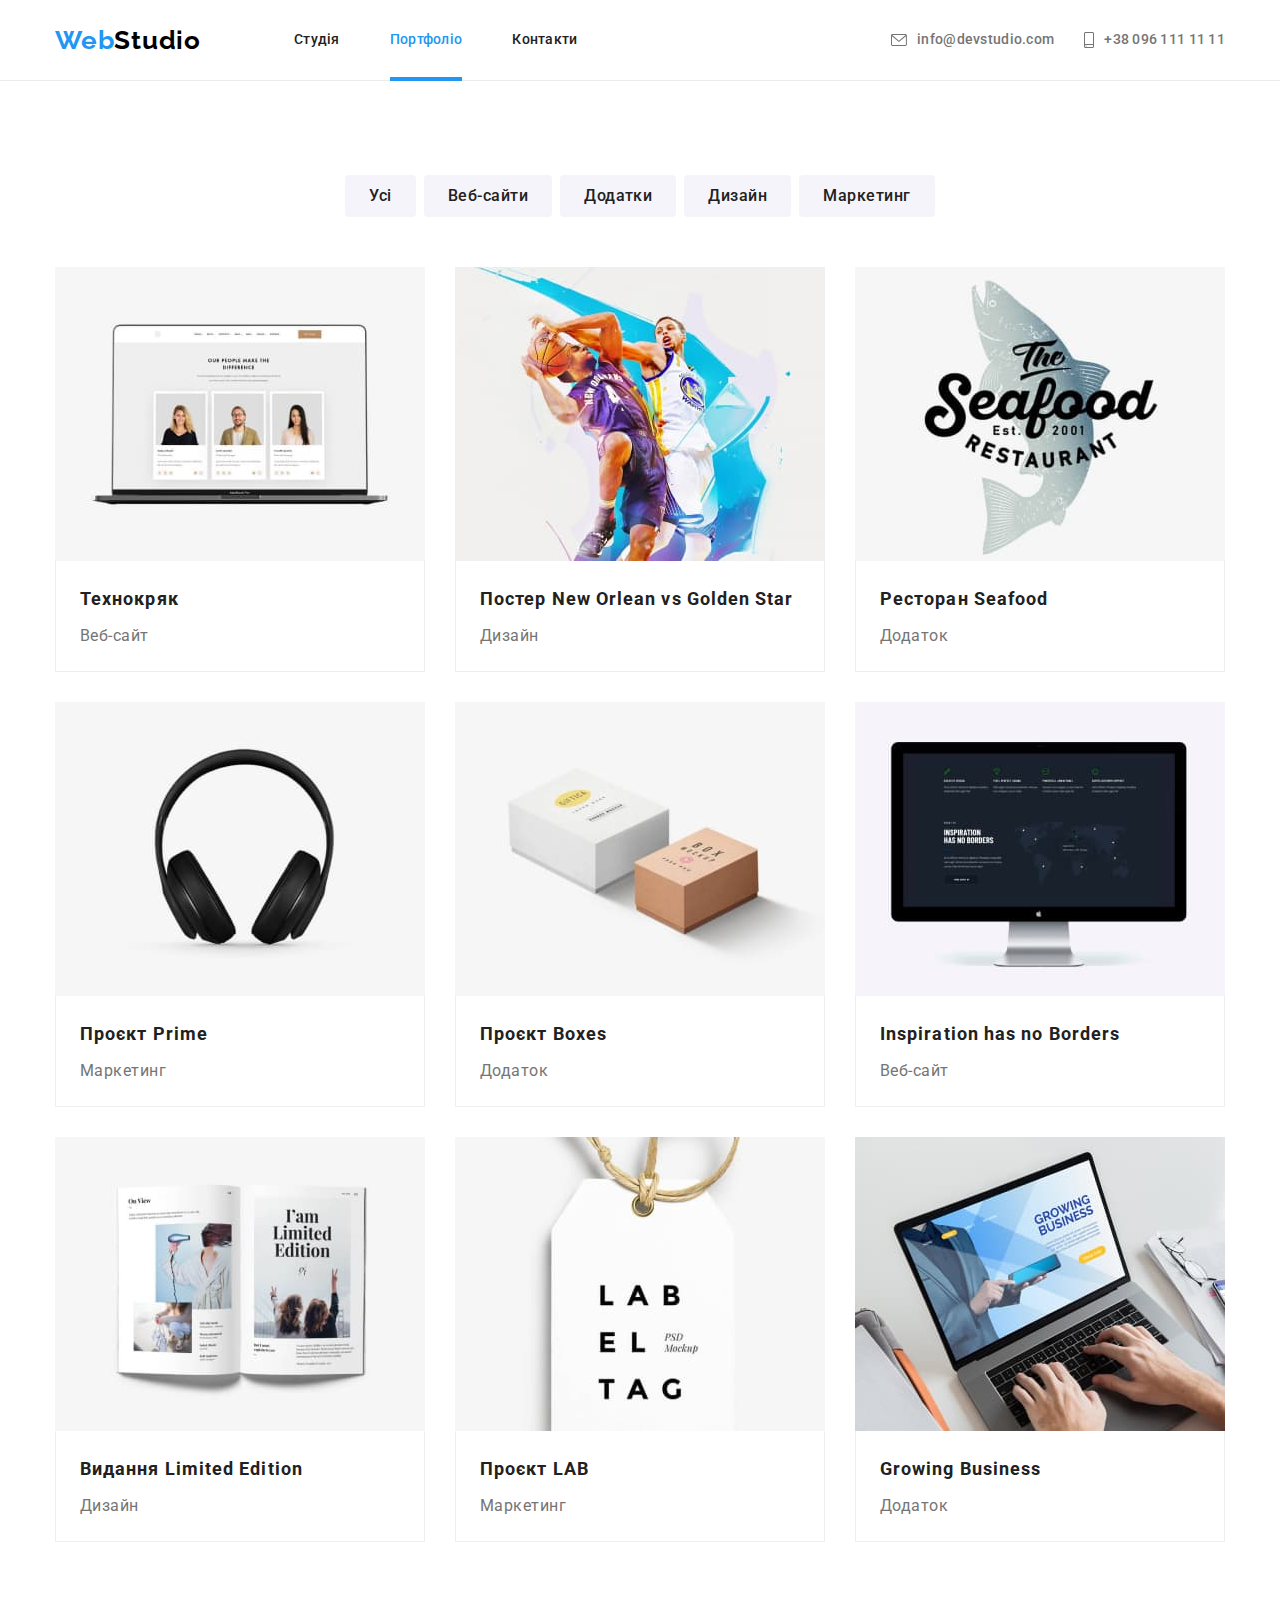
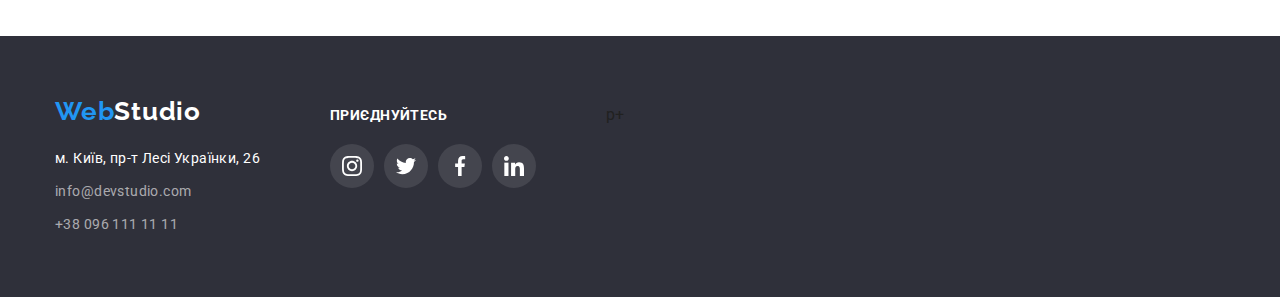
==== portfolio.html @ f9d56d33 "Initial commit" ====
<!DOCTYPE html>
<html lang="uk">
  <head>
    <meta charset="UTF-8" />
    <meta http-equiv="X-UA-Compatible" content="IE=edge" />
    <meta name="viewport" content="width=device-width, initial-scale=1.0" />
    <title>Портфоліо</title>
    <!--    ///   подключение шрифтов   ///    -->
    <link rel="preconnect" href="https://fonts.googleapis.com" />
    <link rel="preconnect" href="https://fonts.gstatic.com" crossorigin />
    <link
      href="https://fonts.googleapis.com/css2?family=Raleway:wght@700&family=Roboto:wght@400;500;700;900&display=swap"
      rel="stylesheet"
    />
    <!-- modern-normalize -->
    <link
      rel="stylesheet"
      href="https://cdn.jsdelivr.net/npm/modern-normalize@1.1.0/modern-normalize.min.css"
    />
    <!-- ///   подключение файла стилей   /// -->
    <link rel="stylesheet" href="./css/styles.css" />
  </head>
  <body>
    <header class="header">
      <div class="container header-container">
        <nav class="navigation">
          <a class="logo header-logo link" href="./index.html"
            ><span class="logo-span">Web</span>Studio</a
          >
          <ul class="menu list">
            <li class="menu-item">
              <a class="menu-link link link-hover link-header" href="./index.html">Студія</a>
            </li>
            <li class="menu-item">
              <a class="menu-link link link-hover link-header current" href="./portfolio.html"
                >Портфоліо</a
              >
            </li>
            <li class="menu-item">
              <a class="menu-link link link-hover link-header" href="">Контакти</a>
            </li>
          </ul>
        </nav>

        <ul class="header-contact-list list">
          <li class="header-contact-item">
            <a
              class="mailto-link link link-hover link-header header-contact-link"
              href="mailto:info@devstudio.com
"
              ><svg
                lang="uk"
                aria-label="Іконка-конверт"
                class="header-contact-list-icon"
                width="16"
                height="12"
              >
                <use href="./images/sprite.svg#icon-envelope"></use>
              </svg>
              info@devstudio.com
            </a>
          </li>
          <li>
            <a
              class="phone-number-link link link-hover link-header header-contact-link"
              href="tel:+380961111111"
              ><svg
                lang="uk"
                aria-label="Іконка телефон"
                class="header-contact-list-icon"
                width="10"
                height="16"
              >
                <use href="./images/sprite.svg#icon-smartphone"></use>
              </svg>
              +38 096 111 11 11</a
            >
          </li>
        </ul>
      </div>
    </header>

    <main>
      <section class="portfolio section">
        <div class="container">
          <h1 class="visually-hidden">Портфоліо</h1>
          <ul class="portfolio-list-btn list">
            <li class="portfolio-item-btn">
              <button class="button portfolio-button button-activ" type="button">Усі</button>
            </li>
            <li class="portfolio-item-btn">
              <button class="button portfolio-button" type="button">Веб-сайти</button>
            </li>
            <li class="portfolio-item-btn">
              <button class="button portfolio-button" type="button">Додатки</button>
            </li>
            <li class="portfolio-item-btn">
              <button class="button portfolio-button" type="button">Дизайн</button>
            </li>
            <li class="portfolio-item-btn">
              <button class="button portfolio-button" type="button">Маркетинг</button>
            </li>
          </ul>

          <ul class="portfolio-list-clients list">
            <li class="portfolio-item-clients">
              <a class="portfolio-item-clients-link link" href="">
                <div class="overlay-wrapper">
                  <img
                    class="portfolio-item-clients-img"
                    src="./images/portfolio_tehnokriyk.jpg"
                    alt="Відкритий ноутбук з сайтом на екрані"
                    width="370"
                    height="294"
                  />
                  <p class="overlay">
                    Ресурс пропонує комплексні пропозиції з різним рівнем функціоналу та сервісів.
                    Все це дозволить відвідувачу отримати вичерпні відомості про компанію чи
                    приватну особу.
                  </p>
                </div>

                <div class="portfolio-item-clients-wrapper">
                  <h2 class="portfolio-item-clients-title">Технокряк</h2>
                  <p class="portfolio-item-clients-text">Веб-сайт</p>
                </div>
              </a>
            </li>

            <li class="portfolio-item-clients">
              <a class="portfolio-item-clients-link link" href="">
                <div class="overlay-wrapper">
                  <img
                    class="portfolio-item-clients-img"
                    src="./images/portfolio_poster.jpg"
                    alt="Елемент дизайнерської роботи з баскетболістами"
                    width="370"
                    height="294"
                  />
                  <p class="overlay">
                    Ресурс пропонує комплексні пропозиції з різним рівнем функціоналу та сервісів.
                    Все це дозволить відвідувачу отримати вичерпні відомості про компанію чи
                    приватну особу.
                  </p>
                </div>

                <div class="portfolio-item-clients-wrapper">
                  <h2 class="portfolio-item-clients-title">Постер New Orlean vs Golden Star</h2>
                  <p class="portfolio-item-clients-text">Дизайн</p>
                </div>
              </a>
            </li>

            <li class="portfolio-item-clients">
              <a class="portfolio-item-clients-link link" href="">
                <div class="overlay-wrapper">
                  <img
                    class="portfolio-item-clients-img"
                    src="./images/portfolio_seafood.jpg"
                    alt="Логотип ресторану"
                    width="370"
                    height="294"
                  />
                  <p class="overlay">
                    Ресурс пропонує комплексні пропозиції з різним рівнем функціоналу та сервісів.
                    Все це дозволить відвідувачу отримати вичерпні відомості про компанію чи
                    приватну особу.
                  </p>
                </div>

                <div class="portfolio-item-clients-wrapper">
                  <h2 class="portfolio-item-clients-title">Ресторан Seafood</h2>
                  <p class="portfolio-item-clients-text">Додаток</p>
                </div>
              </a>
            </li>

            <li class="portfolio-item-clients">
              <a class="portfolio-item-clients-link link" href="">
                <div class="overlay-wrapper">
                  <img
                    class="portfolio-item-clients-img"
                    src="./images/portfolio_prime.jpg"
                    alt="Чорні навушники на білому фоні"
                    width="370"
                    height="294"
                  />
                  <p class="overlay">
                    Ресурс пропонує комплексні пропозиції з різним рівнем функціоналу та сервісів.
                    Все це дозволить відвідувачу отримати вичерпні відомості про компанію чи
                    приватну особу.
                  </p>
                </div>

                <div class="portfolio-item-clients-wrapper">
                  <h2 class="portfolio-item-clients-title">Проєкт Prime</h2>
                  <p class="portfolio-item-clients-text">Маркетинг</p>
                </div>
              </a>
            </li>

            <li class="portfolio-item-clients">
              <a class="portfolio-item-clients-link link" href="">
                <div class="overlay-wrapper">
                  <img
                    class="portfolio-item-clients-img"
                    src="./images/portfolio_boxes.jpg"
                    alt="Велика біла та маленька коробочка кирпичного кольору на білому фоні"
                    width="370"
                    height="294"
                  />
                  <p class="overlay">
                    Ресурс пропонує комплексні пропозиції з різним рівнем функціоналу та сервісів.
                    Все це дозволить відвідувачу отримати вичерпні відомості про компанію чи
                    приватну особу.
                  </p>
                </div>

                <div class="portfolio-item-clients-wrapper">
                  <h2 class="portfolio-item-clients-title">Проєкт Boxes</h2>
                  <p class="portfolio-item-clients-text">Додаток</p>
                </div>
              </a>
            </li>

            <li class="portfolio-item-clients">
              <a class="portfolio-item-clients-link link" href="">
                <div class="overlay-wrapper">
                  <img
                    class="portfolio-item-clients-img"
                    src="./images/portfolio_borders.jpg"
                    alt="Темний монітор на білому фоні"
                    width="370"
                    height="294"
                  />
                  <p class="overlay">
                    Ресурс пропонує комплексні пропозиції з різним рівнем функціоналу та сервісів.
                    Все це дозволить відвідувачу отримати вичерпні відомості про компанію чи
                    приватну особу.
                  </p>
                </div>

                <div class="portfolio-item-clients-wrapper">
                  <h2 class="portfolio-item-clients-title">Inspiration has no Borders</h2>
                  <p class="portfolio-item-clients-text">Веб-сайт</p>
                </div>
              </a>
            </li>

            <li class="portfolio-item-clients">
              <a class="portfolio-item-clients-link link" href="">
                <div class="overlay-wrapper">
                  <img
                    class="portfolio-item-clients-img"
                    src="./images/portfolio_limited_edition.jpg"
                    alt="Відкрита книга"
                    width="370"
                    height="294"
                  />
                  <p class="overlay">
                    Ресурс пропонує комплексні пропозиції з різним рівнем функціоналу та сервісів.
                    Все це дозволить відвідувачу отримати вичерпні відомості про компанію чи
                    приватну особу.
                  </p>
                </div>

                <div class="portfolio-item-clients-wrapper">
                  <h2 class="portfolio-item-clients-title">Видання Limited Edition</h2>
                  <p class="portfolio-item-clients-text">Дизайн</p>
                </div>
              </a>
            </li>

            <li class="portfolio-item-clients">
              <a class="portfolio-item-clients-link link" href="">
                <div class="overlay-wrapper">
                  <img
                    class="portfolio-item-clients-img"
                    src="./images/portfolio_lab.jpg"
                    alt="Фірмовий знак проекту"
                    width="370"
                    height="294"
                  />
                  <p class="overlay">
                    Ресурс пропонує комплексні пропозиції з різним рівнем функціоналу та сервісів.
                    Все це дозволить відвідувачу отримати вичерпні відомості про компанію чи
                    приватну особу.
                  </p>
                </div>

                <div class="portfolio-item-clients-wrapper">
                  <h2 class="portfolio-item-clients-title">Проєкт LAB</h2>
                  <p class="portfolio-item-clients-text">Маркетинг</p>
                </div>
              </a>
            </li>

            <li class="portfolio-item-clients">
              <a class="portfolio-item-clients-link link" href="">
                <div class="overlay-wrapper">
                  <img
                    class="portfolio-item-clients-img"
                    src="./images/portfolio_growing_business.jpg"
                    alt="Ноутбук на столі"
                    width="370"
                    height="294"
                  />
                  <p class="overlay">
                    Ресурс пропонує комплексні пропозиції з різним рівнем функціоналу та сервісів.
                    Все це дозволить відвідувачу отримати вичерпні відомості про компанію чи
                    приватну особу.
                  </p>
                </div>

                <div class="portfolio-item-clients-wrapper">
                  <h2 class="portfolio-item-clients-title">Growing Business</h2>
                  <p class="portfolio-item-clients-text">Додаток</p>
                </div>
              </a>
            </li>
          </ul>
        </div>
      </section>
    </main>

    <footer class="footer">
      <div class="container footer-container">
        <div class="footer-address-wrapper">
          <a class="logo footer-logo link" href="./index.html"
            ><span class="logo-span">Web</span>Studio</a
          >

          <address class="address">
            <ul class="address-list list">
              <li class="address-item">
                <a
                  class="address-link link-hover link"
                  href="https://goo.gl/maps/Ke3SqtuffiF32a4DA"
                  target="_blank"
                  rel="noopener noreferrer nofollow"
                  >м. Київ, пр-т Лесі Українки, 26</a
                >
              </li>
              <li class="address-item">
                <a
                  class="mailto link link-hover footer-contact-link"
                  href="mailto:info@devstudio.com"
                  >info@devstudio.com
                </a>
              </li>
              <li class="address-item">
                <a class="phone-number link link-hover footer-contact-link" href="tel:+380961111111"
                  >+38 096 111 11 11</a
                >
              </li>
            </ul>
          </address>
        </div>

        <div class="footer-social-link-wrapper">
          <p class="footer-social-link-text text transform">Приєднуйтесь</p>
          <ul class="footer-social-link-list social-list list">
            <li class="footer-social-link-item">
              <a
                class="footer-social-link"
                href="https://www.instagram.com/
"
                ><svg
                  lang="uk"
                  aria-label="Іконка instagram"
                  class="footer-social-link-icon"
                  width="20"
                  height="20"
                >
                  <use href="./images/sprite.svg#icon-instagram"></use></svg
              ></a>
            </li>

            <li class="footer-social-link-item">
              <a
                class="footer-social-link"
                href="https://twitter.com/
"
                ><svg
                  lang="uk"
                  aria-label="Іконка twetter"
                  class="footer-social-link-icon"
                  width="20"
                  height="20"
                >
                  <use href="./images/sprite.svg#icon-twitter"></use></svg
              ></a>
            </li>

            <li class="footer-social-link-item">
              <a class="footer-social-link" href="https://www.facebook.com/"
                ><svg
                  lang="uk"
                  aria-label="Іконка facebook"
                  class="footer-social-link-icon"
                  width="20"
                  height="20"
                >
                  <use href="./images/sprite.svg#icon-facebook"></use></svg
              ></a>
            </li>

            <li class="footer-social-link-item">
              <a
                class="footer-social-link"
                href="https://www.linkedin.com/
"
                ><svg
                  lang="uk"
                  aria-label="Іконка linkedin"
                  class="footer-social-link-icon"
                  width="20"
                  height="20"
                >
                  <use href="./images/sprite.svg#icon-linkedin"></use></svg
              ></a>
            </li>
          </ul>
        </div>

        <div class="footer-subscription-form">p+</div>
      </div>
    </footer>
  </body>
</html>
---- css/styles.css ----
:root {
  /* палитра цветов */
  --primary-color: #212121;
  --secondary-color: #757575;
  --secondary-color-w: #ffffff;
  --logo-color: #000000;
  --additional-color: rgba(255, 255, 255, 0.6);
  --accent-color: #2196f3;
  --secondary-accent-color: #188ce8;
  /*  рамка */
  --primary-border-color: #eeeeee;
  --secondary-border-color: #ececec;

  /* фон */
  --primary-background-color: #ffffff;
  --secondary-background-color-lige: rgba(47, 48, 58, 0.4);
  --secondary-background-color-dark: #2f303a;
  --accent-background-color: #afb1b8;
  --hero-background-color:#C4C4C4;
  --btn-background-color: #f5f4fa;
  --work-wrapper-bg-color:rgba(47, 48, 58, 0.8);
  --social-icon-background-color:rgba(255, 255, 255, 0.1);
  --overlay-bg-color:rgba(33, 150, 243, 0.9);
  --backdrop-bg-color: rgba(0, 0, 0, 0.2);
  /* текст */
  --primary-font-family: 'Roboto', sans-serif;
  --secondary-font-family: 'Raleway', sans-serif;
  /* переходы */
  --transition-dur-and-func: 1250ms cubic-bezier(0.4, 0, 0.2, 1);

}

body {
  font-family: var(--primary-font-family);
  color: var(--primary-color);
  background-color: var(--primary-background-color);
}

/* ///   сброс стилей   /// */
h1,
h2,
h3,
p {
  margin-top: 0;
  margin-bottom: 0;
  padding-left: 0;
}

ol,
ul {
  margin-top: 0;
  margin-bottom: 0;
  padding-left: 0;
}

.link {
  text-decoration: none;
}

.list {
  list-style: none;
}

img {
  display: block;
}
address {
  font-style: normal;
}

/* //////////////////////////////////////////// */
/*    ///   скрываем заголовок   ///    */
.visually-hidden {
  position: absolute;
  white-space: nowrap;
  width: 1px;
  height: 1px;
  overflow: hidden;
  border: 0;
  padding: 0;
  clip: rect(0 0 0 0);
  clip-path: inset(50%);
  margin: -1px;
}

/* //////////////////////////////////////////// */
/* общие классы */
.section {
  padding-top: 94px;
  padding-bottom: 94px;
}
.container {
  width: 1200px;
  padding-left: 15px;
  padding-right: 15px;
  margin-left: auto;
  margin-right: auto;
}
.link-header {
  display: inline-block;
  padding-top: 32px;
  padding-bottom: 32px;
  font-weight: 500;
  font-size: 14px;
  line-height: 1.14;
  letter-spacing: 0.02em;
}
.link-hover{
  transition: color var(--transition-dur-and-func);
}
.link-hover:hover,
.linc-hover:focus{
  color: var(--accent-color);
}
.title {
  font-size: 36px;
  line-height: 1.17;
  text-align: center;
  letter-spacing: 0.03em;
  margin-bottom: 50px;
}
.text{
  font-weight: 700;
    font-size: 14px;
    line-height: 1.14;
    letter-spacing: 0.03em;
    color: var(--secondary-color-w);
}
.transform {
  text-transform: uppercase;
}
.social-list {
  display: flex;
  justify-content: center;
  align-items: center;
  column-gap: 10px;
}
/* //////////////////////////////////////////// */
/* logo */
.logo {
  font-family: 'Raleway', sans-serif;
  font-weight: 700;
  font-size: 26px;
  line-height: 1.19;
  letter-spacing: 0.03em;
  color: var(--logo-color);
}
.logo-span {
  color: var(--accent-color);
}
.footer-logo {
  color: var(--secondary-color-w);
}
/*====================   HEADER   ==================== */
.header {
  border-bottom: 1px solid var(--secondary-border-color);
}
.header-container {
  display: flex;
  justify-content: space-between;
}
/* nav */
.navigation {
  display: flex;
  justify-content: center;
  align-items: center;
}
.menu {
  display: flex;
  column-gap: 50px;  
}
.menu-link{
  position: relative;

}
.header-logo {
  margin-right: 93px;
}
.menu-link {
  color: var(--primary-color);
}
/* header-contact */
.header-contact-list {
  display: flex;
  justify-content: center;
  align-items: center;
  column-gap: 30px;
}
.header-contact-link {
  display: flex;
  justify-content: center;
  align-items: center;
  color: var(--secondary-color);
}
.header-contact-list-icon {
  margin-right: 10px;
  fill: currentColor;
}
/* ////////// */
.current {
  color: var(--accent-color);
}
.current::after {
  position: absolute;
  content: "";
  display: block;
  width: 100%;
  height: 4px;
  bottom: -1px;
  background-color: var(--accent-color);
}
/* //////////////////////////////////////////// */
/*    ///   hero   ///    */
.hero {
  padding-top: 200px;
  padding-bottom: 200px;
  text-align: center;
  background-color: var(--hero-background-color);
  background-image: linear-gradient(rgba(47, 48, 58, 0.4),
        rgba(47, 48, 58, 0.4)),
      url("../images/background/hero-bg.jpg");
    background-repeat: no-repeat;
    background-position: center;
    background-size: cover;
    max-width: 1600px;
    margin-left: auto;
    margin-right: auto;
}

.hero-title {
  font-weight: 900;
  font-size: 44px;
  line-height: 1.36;
  text-align: center;
  letter-spacing: 0.06em;
  width: 696px;
  margin: 0 auto;
  color: var(--secondary-color-w);
}

/* button */
.button {
  font-family: inherit;
  cursor: pointer;
  font-size: 16px;
  border-color: transparent;
}

.button-primary {
  font-weight: 700;
  line-height: 1.88;
  letter-spacing: 0.06em;
  color: var(--secondary-color-w);
  padding: 10px 32px;
  margin-top: 30px;
  background: var(--accent-color);
  box-shadow: 0px 4px 4px rgba(0, 0, 0, 0.15);
  border-radius: 4px;
  transition: background var(--transition-dur-and-func);
}

.portfolio-button {
  font-weight: 500;
  line-height: 1.62;
  letter-spacing: 0.03em;
  padding: 6px 22px;
  border-radius: 4px;
  color: var(--primary-color);
  background-color: var(--btn-background-color);
  transition: color var(--transition-dur-and-func),
              background var(--transition-dur-and-func),
              box-shadow var(--transition-dur-and-func);

}

/* =========== */
.button-activ:active {
  color: var(--accent-color);
}

.button-primary:hover,
.button-primary:focus {
  background: var(--secondary-accent-color);
}

.portfolio-button:hover,
.portfolio-button:focus {
  color: var(--secondary-color-w);
  background: var(--accent-color);
  box-shadow: 0px 3px 1px rgba(0, 0, 0, 0.1), 0px 1px 2px rgba(0, 0, 0, 0.08),
    0px 2px 2px rgba(0, 0, 0, 0.12);
}

/* ///////////////////////////////////////////// */

/*    ///   advantage   ///    */
.advantage-list {
  display: flex;
  justify-content: space-between;
  column-gap: 30px;
}

.advantage-item { 
  flex-basis: calc((100% - 90px) / 4);
}
.advantage-item-wrapper{
  display: flex;
  justify-content: center;
  align-items: center;
  padding: 25px 100px;
  background: #F5F4FA;
  border-radius: 4px;
  margin-bottom: 30px;
}
.advantage-title {
  font-size: 14px;
  line-height: 1.14;
  letter-spacing: 0.03em;
  margin-bottom: 10px;
}

.advantage-text {
  font-size: 14px;
  line-height: 1.71;
  letter-spacing: 0.03em;
  color: var(--secondary-color);
}

/* ///////////////////////////////////////////// */
/*    ///   work   /// */
/* ///////////////////////////////////////////// */

.work {
  padding-top: 0;
}

.work-list {
  display: flex;
  justify-content: space-between;
  column-gap: 30px;
}

.work-item {
  position: relative;
  flex-basis: calc((100% - 60px) / 3);
}
.work-item-wrapper{
  position: absolute;
  bottom:0;
  text-align: center;
  width: 100%;
  /* height: 70px; */  
  padding-top: 27px;
  padding-bottom: 27px;
  background-color: var(--work-wrapper-bg-color);

}
/* ///////////////////////////////////////////// */

/*    ///   team   ///    */
.team {
  background-color: var(--btn-background-color);
}
.team-list {
  display: flex;
  justify-content: space-between;
  column-gap: 30px;
}
.team-item {
  background-color: var(--primary-background-color);  
  box-shadow: 0px 1px 3px rgba(0, 0, 0, 0.12), 0px 1px 1px rgba(0, 0, 0, 0.14),
    0px 2px 1px rgba(0, 0, 0, 0.2);
  border-radius: 0px 0px 4px 4px;
  flex-basis: calc((100% - 90px) / 4);
}
.team-item-wrapper {
  padding-top: 30px;
  padding-bottom: 30px;
}
.team-item-title {
  font-weight: 500;
  font-size: 16px;
  line-height: 1.19;
  text-align: center;
  letter-spacing: 0.03em;
  margin-bottom: 10px;
}
.team-item-text {
  font-size: 16px;
  line-height: 1.19;
  text-align: center;
  letter-spacing: 0.03em;
  margin-bottom: 16px;
  color: var(--secondary-color);
}
 .team-social-list-item{
  display: flex;
  justify-content: center;
  align-items: center;  
}
.team-social-link{
  display: flex;
  justify-content: center;
  align-items: center;
  width: 44px;
  height: 44px;
  background-color: var(--primary-background-color);
  border-radius: 50%;
  color: var(--accent-background-color);
  transition: color var(--transition-dur-and-func),
              background-color var(--transition-dur-and-func);
}           
 .team-social-icon{
  fill: currentColor;
}
.team-social-link:hover,
.team-social-link:focus {
  background-color: var(--accent-color);
  color: var(--secondary-color-w);
}
/* ///////////////////////////////////////////// */
/*    ///   clients   ///    */
.clients-list{
  display: flex;
  column-gap: 30px;
  }

.clients-link{
  display: flex;
    align-items: center;
    justify-content: center;
    width: 170px;
    height: 92px;
    border: 1px solid var(--accent-background-color) ;
    border-radius: 4px;
    color:var(--accent-background-color);
    transition: color var(--transition-dur-and-func),
                border-color var(--transition-dur-and-func);
}
.clients-icon{
  fill: currentColor;
}
.clients-link:hover,
.clients-link:focus{
  color: var(--accent-color);
  border-color: var(--accent-color);
}
/* ///////////////////////////////////////////// */
/*    ///   footer   ///    */
.footer {
  background-color: var(--secondary-background-color-dark);
  padding-top: 60px;
  padding-bottom: 60px;
}
.footer-container{
  display: flex;  
  align-items: baseline;
  gap: 70px;
}
.address {
  margin-top: 20px;
}
.address-item:not(:last-child) {
  margin-bottom: 9px;
}
.address-link {
  font-size: 14px;
  line-height: 1.71;
  letter-spacing: 0.03em;
  color: var(--secondary-color-w);
}
.footer-contact-link {
  font-size: 14px;
  line-height: 1.71;
  letter-spacing: 0.03em;
  color: var(--additional-color);
}
/* =============== */
/* .footer-social-link-wrapper{
} */
.footer-social-link-text{ 
  margin-bottom: 20px;
}
.footer-social-link{
  display: flex;
  justify-content: center;
  align-items: center;
  width: 44px;
  height: 44px;  
  border-radius: 50%;
  background-color: var(--social-icon-background-color);
  color: var(--secondary-color-w);
  transition: background-color var(--transition-dur-and-func);
}
.footer-social-link-icon{
  fill: currentColor;  
}
.footer-social-link:hover,
.footer-social-link:focus{
  background-color: var(--accent-color);
}

/* .current {  
  color: var(--accent-color);
}
.current::after{
  position: absolute;
  content: "";
  display: block;
  width: 100%;
  height: 4px;
  bottom: 0; 
  background-color: var(--accent-color);
} */
/* ///////////////////////////////////////////// */
/*    ///   portfolio   ///    */

.portfolio-list-btn {
  display: flex;
  justify-content: center;
  align-items: center;
  column-gap: 8px;
  margin-bottom: 50px;
}

.portfolio-list-clients {    
  display: flex;
  flex-wrap: wrap;
  column-gap: 30px;
  row-gap: 30px;
}

.portfolio-item-clients {
  flex-basis: calc((100% - 60px) / 3);
}
.portfolio-item-clients-link{
  display: inline-block;
  transition: box-shadow var(--transition-dur-and-func);
}
.portfolio-item-clients-link:hover,
.portfolio-item-clients-link:focus {
  box-shadow: 0px 1px 1px rgba(0, 0, 0, 0.12),
              0px 4px 4px rgba(0, 0, 0, 0.06),
              1px 4px 6px rgba(0, 0, 0, 0.16);
}
.portfolio-item-clients-wrapper {
  border: 1px solid var(--primary-border-color);
  border-top: none;
  /* border-right: 1px solid var(--primary-border-color);
  border-bottom: 1px solid var(--primary-border-color);
  border-left: 1px solid var(--primary-border-color); */
  padding: 20px 24px;
}
.portfolio-item-clients-title {
  font-size: 18px;
  line-height: 2;
  letter-spacing: 0.06em;
  color: var(--primary-color);
  margin-bottom: 4px;
}
.portfolio-item-clients-text {
  line-height: 1.88;
  letter-spacing: 0.03em;
  color: var(--secondary-color);
}
.overlay-wrapper{
  position: relative;
  overflow: hidden;  
}
.overlay{
  position: absolute;
  top: 0;
  left: 0;
  width: 100%;
  height: 100%;
  overflow: auto;  
  background-color: var(--overlay-bg-color);
  color: var(--secondary-color-w);
  font-size: 18px;
  line-height: 1.56;
  letter-spacing: 0.03em;
  overflow: auto;
  padding: 63px 24px;
  transform: translateY(100%);
  transition: transform var(--transition-dur-and-func);  
  } 
.portfolio-item-clients-link:hover .overlay,
.portfolio-item-clients-link:focus .overlay {
      transform: translateY(0%);
}

  


/* ///////////////////////////////////////////// */
/*    ///   modal-window   ///    */
.backdrop{
  position: fixed;
  top: 0;
  left: 0;
  z-index: 100;
  width: 100%;
  height: 100%;
  background-color: var(--backdrop-bg-color);
  transition: opacity var(--transition-dur-and-func),
              visibility var(--transition-dur-and-func);
}
.backdrop.is-hidden {
  opacity: 0;
  visibility: hidden;
  pointer-events: none;
}
.modal{
  position: absolute;
  top: 50%;
  left: 50%;
  transform: translate(-50%, -50%);
  width: 528px;
  height: 581px;
  background-color: var(--primary-background-color);
  box-shadow: 0px 1px 3px rgba(0, 0, 0, 0.12), 0px 1px 1px rgba(0, 0, 0, 0.14), 0px 2px 1px rgba(0, 0, 0, 0.2);
  border-radius: 4px;
} 
.modal-close-btn{
  position: absolute;
  top: 8px;
  right: 8px;
  display: flex;
  justify-content: center;
  align-items: center;
  width: 30px;
  height: 30px; 
  padding: 0; 
  background-color: var(--primary-background-color);
  border: 1px solid rgba(0, 0, 0, 0.1);
  border-radius: 50%;
}
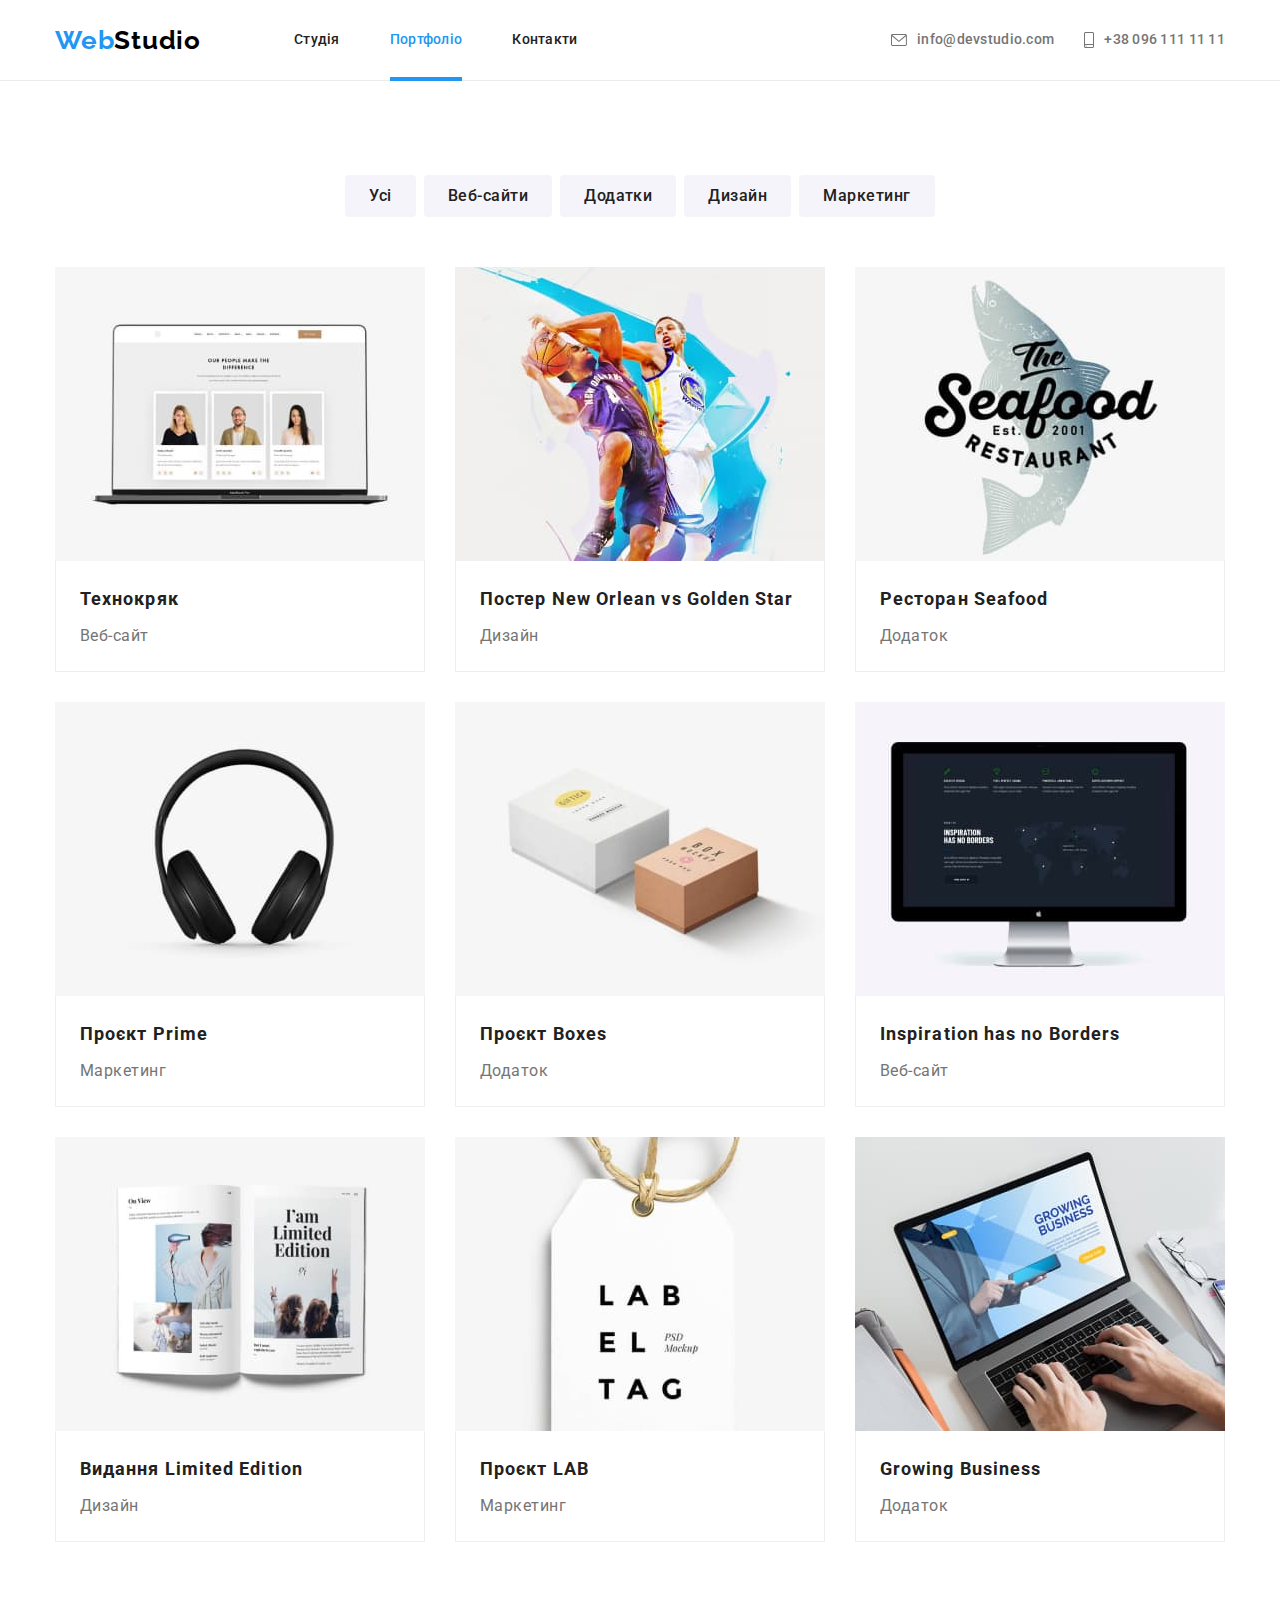
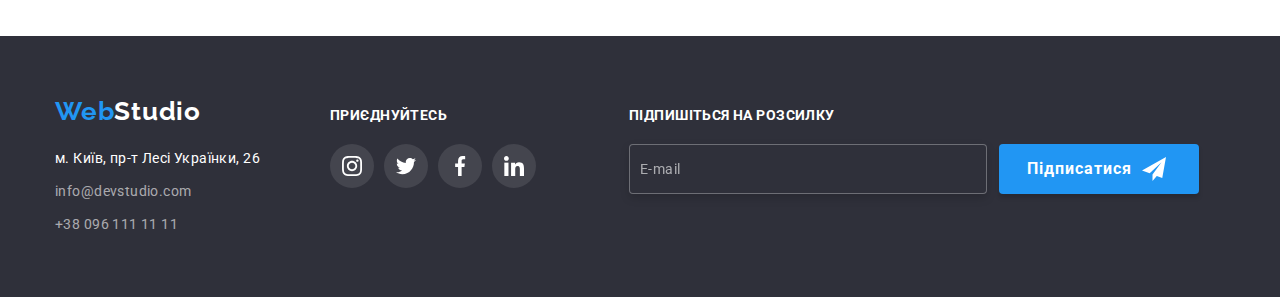
==== commit 9f019d86: "Добавляет исправленный футер" ====
--- a/portfolio.html
+++ b/portfolio.html
@@ -3,11 +3,18 @@
   <head>
     <meta charset="UTF-8" />
     <meta http-equiv="X-UA-Compatible" content="IE=edge" />
-    <meta name="viewport" content="width=device-width, initial-scale=1.0" />
+    <meta
+      name="viewport"
+      content="width=device-width, initial-scale=1.0"
+    />
     <title>Портфоліо</title>
     <!--    ///   подключение шрифтов   ///    -->
     <link rel="preconnect" href="https://fonts.googleapis.com" />
-    <link rel="preconnect" href="https://fonts.gstatic.com" crossorigin />
+    <link
+      rel="preconnect"
+      href="https://fonts.gstatic.com"
+      crossorigin
+    />
     <link
       href="https://fonts.googleapis.com/css2?family=Raleway:wght@700&family=Roboto:wght@400;500;700;900&display=swap"
       rel="stylesheet"
@@ -29,15 +36,23 @@
           >
           <ul class="menu list">
             <li class="menu-item">
-              <a class="menu-link link link-hover link-header" href="./index.html">Студія</a>
+              <a
+                class="menu-link link link-hover link-header"
+                href="./index.html"
+                >Студія</a
+              >
             </li>
             <li class="menu-item">
-              <a class="menu-link link link-hover link-header current" href="./portfolio.html"
+              <a
+                class="menu-link link link-hover link-header current"
+                href="./portfolio.html"
                 >Портфоліо</a
               >
             </li>
             <li class="menu-item">
-              <a class="menu-link link link-hover link-header" href="">Контакти</a>
+              <a class="menu-link link link-hover link-header" href=""
+                >Контакти</a
+              >
             </li>
           </ul>
         </nav>
@@ -86,19 +101,32 @@
           <h1 class="visually-hidden">Портфоліо</h1>
           <ul class="portfolio-list-btn list">
             <li class="portfolio-item-btn">
-              <button class="button portfolio-button button-activ" type="button">Усі</button>
+              <button
+                class="button portfolio-button button-activ"
+                type="button"
+              >
+                Усі
+              </button>
             </li>
             <li class="portfolio-item-btn">
-              <button class="button portfolio-button" type="button">Веб-сайти</button>
+              <button class="button portfolio-button" type="button">
+                Веб-сайти
+              </button>
             </li>
             <li class="portfolio-item-btn">
-              <button class="button portfolio-button" type="button">Додатки</button>
+              <button class="button portfolio-button" type="button">
+                Додатки
+              </button>
             </li>
             <li class="portfolio-item-btn">
-              <button class="button portfolio-button" type="button">Дизайн</button>
+              <button class="button portfolio-button" type="button">
+                Дизайн
+              </button>
             </li>
             <li class="portfolio-item-btn">
-              <button class="button portfolio-button" type="button">Маркетинг</button>
+              <button class="button portfolio-button" type="button">
+                Маркетинг
+              </button>
             </li>
           </ul>
 
@@ -114,14 +142,17 @@
                     height="294"
                   />
                   <p class="overlay">
-                    Ресурс пропонує комплексні пропозиції з різним рівнем функціоналу та сервісів.
-                    Все це дозволить відвідувачу отримати вичерпні відомості про компанію чи
-                    приватну особу.
-                  </p>
-                </div>
-
-                <div class="portfolio-item-clients-wrapper">
-                  <h2 class="portfolio-item-clients-title">Технокряк</h2>
+                    Ресурс пропонує комплексні пропозиції з різним
+                    рівнем функціоналу та сервісів. Все це дозволить
+                    відвідувачу отримати вичерпні відомості про
+                    компанію чи приватну особу.
+                  </p>
+                </div>
+
+                <div class="portfolio-item-clients-wrapper">
+                  <h2 class="portfolio-item-clients-title">
+                    Технокряк
+                  </h2>
                   <p class="portfolio-item-clients-text">Веб-сайт</p>
                 </div>
               </a>
@@ -138,14 +169,17 @@
                     height="294"
                   />
                   <p class="overlay">
-                    Ресурс пропонує комплексні пропозиції з різним рівнем функціоналу та сервісів.
-                    Все це дозволить відвідувачу отримати вичерпні відомості про компанію чи
-                    приватну особу.
-                  </p>
-                </div>
-
-                <div class="portfolio-item-clients-wrapper">
-                  <h2 class="portfolio-item-clients-title">Постер New Orlean vs Golden Star</h2>
+                    Ресурс пропонує комплексні пропозиції з різним
+                    рівнем функціоналу та сервісів. Все це дозволить
+                    відвідувачу отримати вичерпні відомості про
+                    компанію чи приватну особу.
+                  </p>
+                </div>
+
+                <div class="portfolio-item-clients-wrapper">
+                  <h2 class="portfolio-item-clients-title">
+                    Постер New Orlean vs Golden Star
+                  </h2>
                   <p class="portfolio-item-clients-text">Дизайн</p>
                 </div>
               </a>
@@ -162,14 +196,17 @@
                     height="294"
                   />
                   <p class="overlay">
-                    Ресурс пропонує комплексні пропозиції з різним рівнем функціоналу та сервісів.
-                    Все це дозволить відвідувачу отримати вичерпні відомості про компанію чи
-                    приватну особу.
-                  </p>
-                </div>
-
-                <div class="portfolio-item-clients-wrapper">
-                  <h2 class="portfolio-item-clients-title">Ресторан Seafood</h2>
+                    Ресурс пропонує комплексні пропозиції з різним
+                    рівнем функціоналу та сервісів. Все це дозволить
+                    відвідувачу отримати вичерпні відомості про
+                    компанію чи приватну особу.
+                  </p>
+                </div>
+
+                <div class="portfolio-item-clients-wrapper">
+                  <h2 class="portfolio-item-clients-title">
+                    Ресторан Seafood
+                  </h2>
                   <p class="portfolio-item-clients-text">Додаток</p>
                 </div>
               </a>
@@ -186,14 +223,17 @@
                     height="294"
                   />
                   <p class="overlay">
-                    Ресурс пропонує комплексні пропозиції з різним рівнем функціоналу та сервісів.
-                    Все це дозволить відвідувачу отримати вичерпні відомості про компанію чи
-                    приватну особу.
-                  </p>
-                </div>
-
-                <div class="portfolio-item-clients-wrapper">
-                  <h2 class="portfolio-item-clients-title">Проєкт Prime</h2>
+                    Ресурс пропонує комплексні пропозиції з різним
+                    рівнем функціоналу та сервісів. Все це дозволить
+                    відвідувачу отримати вичерпні відомості про
+                    компанію чи приватну особу.
+                  </p>
+                </div>
+
+                <div class="portfolio-item-clients-wrapper">
+                  <h2 class="portfolio-item-clients-title">
+                    Проєкт Prime
+                  </h2>
                   <p class="portfolio-item-clients-text">Маркетинг</p>
                 </div>
               </a>
@@ -210,14 +250,17 @@
                     height="294"
                   />
                   <p class="overlay">
-                    Ресурс пропонує комплексні пропозиції з різним рівнем функціоналу та сервісів.
-                    Все це дозволить відвідувачу отримати вичерпні відомості про компанію чи
-                    приватну особу.
-                  </p>
-                </div>
-
-                <div class="portfolio-item-clients-wrapper">
-                  <h2 class="portfolio-item-clients-title">Проєкт Boxes</h2>
+                    Ресурс пропонує комплексні пропозиції з різним
+                    рівнем функціоналу та сервісів. Все це дозволить
+                    відвідувачу отримати вичерпні відомості про
+                    компанію чи приватну особу.
+                  </p>
+                </div>
+
+                <div class="portfolio-item-clients-wrapper">
+                  <h2 class="portfolio-item-clients-title">
+                    Проєкт Boxes
+                  </h2>
                   <p class="portfolio-item-clients-text">Додаток</p>
                 </div>
               </a>
@@ -234,14 +277,17 @@
                     height="294"
                   />
                   <p class="overlay">
-                    Ресурс пропонує комплексні пропозиції з різним рівнем функціоналу та сервісів.
-                    Все це дозволить відвідувачу отримати вичерпні відомості про компанію чи
-                    приватну особу.
-                  </p>
-                </div>
-
-                <div class="portfolio-item-clients-wrapper">
-                  <h2 class="portfolio-item-clients-title">Inspiration has no Borders</h2>
+                    Ресурс пропонує комплексні пропозиції з різним
+                    рівнем функціоналу та сервісів. Все це дозволить
+                    відвідувачу отримати вичерпні відомості про
+                    компанію чи приватну особу.
+                  </p>
+                </div>
+
+                <div class="portfolio-item-clients-wrapper">
+                  <h2 class="portfolio-item-clients-title">
+                    Inspiration has no Borders
+                  </h2>
                   <p class="portfolio-item-clients-text">Веб-сайт</p>
                 </div>
               </a>
@@ -258,14 +304,17 @@
                     height="294"
                   />
                   <p class="overlay">
-                    Ресурс пропонує комплексні пропозиції з різним рівнем функціоналу та сервісів.
-                    Все це дозволить відвідувачу отримати вичерпні відомості про компанію чи
-                    приватну особу.
-                  </p>
-                </div>
-
-                <div class="portfolio-item-clients-wrapper">
-                  <h2 class="portfolio-item-clients-title">Видання Limited Edition</h2>
+                    Ресурс пропонує комплексні пропозиції з різним
+                    рівнем функціоналу та сервісів. Все це дозволить
+                    відвідувачу отримати вичерпні відомості про
+                    компанію чи приватну особу.
+                  </p>
+                </div>
+
+                <div class="portfolio-item-clients-wrapper">
+                  <h2 class="portfolio-item-clients-title">
+                    Видання Limited Edition
+                  </h2>
                   <p class="portfolio-item-clients-text">Дизайн</p>
                 </div>
               </a>
@@ -282,14 +331,17 @@
                     height="294"
                   />
                   <p class="overlay">
-                    Ресурс пропонує комплексні пропозиції з різним рівнем функціоналу та сервісів.
-                    Все це дозволить відвідувачу отримати вичерпні відомості про компанію чи
-                    приватну особу.
-                  </p>
-                </div>
-
-                <div class="portfolio-item-clients-wrapper">
-                  <h2 class="portfolio-item-clients-title">Проєкт LAB</h2>
+                    Ресурс пропонує комплексні пропозиції з різним
+                    рівнем функціоналу та сервісів. Все це дозволить
+                    відвідувачу отримати вичерпні відомості про
+                    компанію чи приватну особу.
+                  </p>
+                </div>
+
+                <div class="portfolio-item-clients-wrapper">
+                  <h2 class="portfolio-item-clients-title">
+                    Проєкт LAB
+                  </h2>
                   <p class="portfolio-item-clients-text">Маркетинг</p>
                 </div>
               </a>
@@ -306,14 +358,17 @@
                     height="294"
                   />
                   <p class="overlay">
-                    Ресурс пропонує комплексні пропозиції з різним рівнем функціоналу та сервісів.
-                    Все це дозволить відвідувачу отримати вичерпні відомості про компанію чи
-                    приватну особу.
-                  </p>
-                </div>
-
-                <div class="portfolio-item-clients-wrapper">
-                  <h2 class="portfolio-item-clients-title">Growing Business</h2>
+                    Ресурс пропонує комплексні пропозиції з різним
+                    рівнем функціоналу та сервісів. Все це дозволить
+                    відвідувачу отримати вичерпні відомості про
+                    компанію чи приватну особу.
+                  </p>
+                </div>
+
+                <div class="portfolio-item-clients-wrapper">
+                  <h2 class="portfolio-item-clients-title">
+                    Growing Business
+                  </h2>
                   <p class="portfolio-item-clients-text">Додаток</p>
                 </div>
               </a>
@@ -349,7 +404,9 @@
                 </a>
               </li>
               <li class="address-item">
-                <a class="phone-number link link-hover footer-contact-link" href="tel:+380961111111"
+                <a
+                  class="phone-number link link-hover footer-contact-link"
+                  href="tel:+380961111111"
                   >+38 096 111 11 11</a
                 >
               </li>
@@ -358,7 +415,9 @@
         </div>
 
         <div class="footer-social-link-wrapper">
-          <p class="footer-social-link-text text transform">Приєднуйтесь</p>
+          <p class="footer-social-link-text text transform">
+            Приєднуйтесь
+          </p>
           <ul class="footer-social-link-list social-list list">
             <li class="footer-social-link-item">
               <a
@@ -372,7 +431,9 @@
                   width="20"
                   height="20"
                 >
-                  <use href="./images/sprite.svg#icon-instagram"></use></svg
+                  <use
+                    href="./images/sprite.svg#icon-instagram"
+                  ></use></svg
               ></a>
             </li>
 
@@ -388,12 +449,16 @@
                   width="20"
                   height="20"
                 >
-                  <use href="./images/sprite.svg#icon-twitter"></use></svg
+                  <use
+                    href="./images/sprite.svg#icon-twitter"
+                  ></use></svg
               ></a>
             </li>
 
             <li class="footer-social-link-item">
-              <a class="footer-social-link" href="https://www.facebook.com/"
+              <a
+                class="footer-social-link"
+                href="https://www.facebook.com/"
                 ><svg
                   lang="uk"
                   aria-label="Іконка facebook"
@@ -401,7 +466,9 @@
                   width="20"
                   height="20"
                 >
-                  <use href="./images/sprite.svg#icon-facebook"></use></svg
+                  <use
+                    href="./images/sprite.svg#icon-facebook"
+                  ></use></svg
               ></a>
             </li>
 
@@ -417,13 +484,43 @@
                   width="20"
                   height="20"
                 >
-                  <use href="./images/sprite.svg#icon-linkedin"></use></svg
+                  <use
+                    href="./images/sprite.svg#icon-linkedin"
+                  ></use></svg
               ></a>
             </li>
           </ul>
         </div>
 
-        <div class="footer-subscription-form">p+</div>
+        <div class="footer-subscription-container">
+          <p class="footer-subscription-text text transform">
+            Підпишіться на розсилку
+          </p>
+
+          <form class="footer-subscription-form">
+            <input
+              type="email"
+              class="footer-subscription-form-input"
+              name="user_email"
+              placeholder="E-mail"
+              required
+            />
+            <button
+              type="submit"
+              class="footer-subscription-button button button-primary"
+            >
+              Підписатися<svg
+                lang="uk"
+                aria-label="іконка літачка"
+                class="footer-subscription-button-icon"
+                width="24"
+                height="24"
+              >
+                <use href="./images/sprite.svg#icon-send"></use>
+              </svg>
+            </button>
+          </form>
+        </div>
       </div>
     </footer>
   </body>
--- a/css/styles.css
+++ b/css/styles.css
@@ -7,9 +7,14 @@
   --additional-color: rgba(255, 255, 255, 0.6);
   --accent-color: #2196f3;
   --secondary-accent-color: #188ce8;
+  --modal-form-color: rgba(117, 117, 117, 0.5);
+  --text-field-color:#000000;
+  
   /*  рамка */
   --primary-border-color: #eeeeee;
   --secondary-border-color: #ececec;
+  --modal-btn-border-color:rgba(0, 0, 0, 0.1);
+  --modal-form-border-color: rgba(33, 33, 33, 0.2);
 
   /* фон */
   --primary-background-color: #ffffff;
@@ -26,7 +31,7 @@
   --primary-font-family: 'Roboto', sans-serif;
   --secondary-font-family: 'Raleway', sans-serif;
   /* переходы */
-  --transition-dur-and-func: 1250ms cubic-bezier(0.4, 0, 0.2, 1);
+  --transition-dur-and-func: 250ms cubic-bezier(0.4, 0, 0.2, 1);
 
 }
 
@@ -455,7 +460,11 @@
 .footer-container{
   display: flex;  
   align-items: baseline;
-  gap: 70px;
+  /* gap: 70px; */
+}
+.footer-address-wrapper{
+  /* width: 231px; */
+  margin-right: 70px;
 }
 .address {
   margin-top: 20px;
@@ -476,8 +485,9 @@
   color: var(--additional-color);
 }
 /* =============== */
-/* .footer-social-link-wrapper{
-} */
+.footer-social-link-wrapper{ 
+  margin-right: 93px;
+} 
 .footer-social-link-text{ 
   margin-bottom: 20px;
 }
@@ -500,18 +510,56 @@
   background-color: var(--accent-color);
 }
 
-/* .current {  
-  color: var(--accent-color);
-}
-.current::after{
-  position: absolute;
-  content: "";
-  display: block;
-  width: 100%;
-  height: 4px;
-  bottom: 0; 
-  background-color: var(--accent-color);
-} */
+/* ////////////////////////////////////////// */
+
+.footer-subscription-text{
+  margin-bottom: 20px;
+}
+.footer-subscription-wrapper {
+  display: flex;
+  align-items: center;
+}
+.footer-subscription-form-input{
+  width: 358px;
+  height: 50px;
+  padding: 15px 10px;
+  color: var(--secondary-color-w); 
+  background-color: var(--secondary-background-color-dark);
+
+
+
+  border: 1px solid rgba(255, 255, 255, 0.3);
+    filter: drop-shadow(0px 4px 4px rgba(0, 0, 0, 0.15));
+    border-radius: 4px;
+}
+.footer-subscription-form-input::placeholder {
+  font-size: 14px;
+  line-height: 1.71;  
+  letter-spacing: 0.03em;  
+  color: var(--additional-color);
+  
+}
+.footer-subscription-form-input:focus {
+  outline: none;  
+}
+.footer-subscription-button{ 
+  display: flex;
+  align-items: center;
+  margin-left: 12px;
+  min-height: 50px;
+  min-width: 200px;
+  padding: 10px 28px;
+  margin-top: 0; 
+  border: none; 
+}
+.footer-subscription-button-icon{
+  margin-left: 10px;
+}
+
+
+
+
+
 /* ///////////////////////////////////////////// */
 /*    ///   portfolio   ///    */
 
@@ -588,10 +636,6 @@
 .portfolio-item-clients-link:focus .overlay {
       transform: translateY(0%);
 }
-
-  
-
-
 /* ///////////////////////////////////////////// */
 /*    ///   modal-window   ///    */
 .backdrop{
@@ -617,6 +661,7 @@
   transform: translate(-50%, -50%);
   width: 528px;
   height: 581px;
+  padding: 40px;
   background-color: var(--primary-background-color);
   box-shadow: 0px 1px 3px rgba(0, 0, 0, 0.12), 0px 1px 1px rgba(0, 0, 0, 0.14), 0px 2px 1px rgba(0, 0, 0, 0.2);
   border-radius: 4px;
@@ -634,4 +679,161 @@
   background-color: var(--primary-background-color);
   border: 1px solid rgba(0, 0, 0, 0.1);
   border-radius: 50%;
-}
+} 
+.close-button-icon{
+  transition: fill var(--transition-dur-and-func);
+}  
+  .modal-close-btn:hover{
+    fill: var(--accent-color);
+  }
+/* ////////////////////////////////////////////////// */
+               /*    ///   form   ///    */
+ 
+.modal-form-title{
+  font-weight: 700;
+  font-size: 20px;
+  line-height: 1.15;
+  text-align: center;
+  letter-spacing: 0.03em;
+  margin-bottom: 12px;
+}
+.field-wrapper {
+  margin-bottom: 20px;
+}
+.modal-form-field{
+  display: block;
+  color: var(--text-field-color);
+  
+}
+.modal-form-field:not(:last-child) {
+  margin-bottom: 10px;
+}
+.modal-form-field-desc{
+  display: block;
+  font-size: 12px;
+  line-height: 1.17;
+  letter-spacing: 0.01em;
+  color: var(--secondary-color);
+  margin-bottom: 4px;
+}
+.modal-form-field-wrapper{
+  position: relative;
+  display: block;
+}
+.modal-form-input{   
+  width: 100%;
+  height: 40px;
+  border: 1px solid var(--modal-form-border-color);
+  border-radius: 4px;
+  padding-left: 42px;  
+  transition: border-color var(--transition-dur-and-func);
+}
+.modal-form-input:focus{
+  outline: none;
+  border-color: var(--accent-color);
+}
+.modal-form-input-icon{
+  position: absolute;
+  top: 50%;
+  transform: translateY(-50%);
+  left: 12px;
+  fill: var(--primary-color);
+  transition: fill var(--transition-dur-and-func);
+}
+.modal-form-input:focus + .modal-form-input-icon{
+  fill: var(--accent-color);
+}
+/* //////////// */
+.modal-form-message {  
+  width: 100%;
+  height: 120px;
+  padding: 12px 16px;
+  border: 1px solid var(--modal-form-border-color);
+  border-radius: 4px;
+  resize: none;
+  transition: border-color var(--transition-dur-and-func);
+}
+.modal-form-message::placeholder{
+  font-size: 12px;
+  line-height: 1.17;
+  letter-spacing: 0.01em;
+  color:var(--modal-form-color);
+}
+.modal-form-message:focus{
+  outline: none;
+  border-color: var(--accent-color);
+}
+/*////////////////////////////////////////////// */
+.footer-subscription-form{
+  display: flex;
+  align-items: center;
+  justify-content: center;
+  font-size: 14px;
+  line-height: 1.71;  
+  letter-spacing: 0.03em;
+  
+  color:var(--secondary-color);
+}
+.modal-form-check{
+  position: absolute;
+  appearance: none;  
+}
+
+.modal-form-own-checkbox {
+  background-color: var(--primary-background-color);    
+  cursor: pointer; 
+  margin-right: 7px; 
+  border: 2px solid var(--primary-color);
+  border-radius: 4%;
+  transition: background-color var(--transition-dur-and-func),
+              border-color var(--transition-dur-and-func); 
+}
+.modal-form-own-checkbox-icon{
+ display: none; 
+} 
+
+.modal-form-check:checked + .modal-form-own-checkbox {
+  background-color: var(--accent-color);
+  border-color: var(--accent-color);
+}
+.modal-form-check:checked + .modal-form-own-checkbox .modal-form-own-checkbox-icon{
+  display: block;
+ 
+}
+.modal-form-check:focus + .modal-form-own-checkbox{
+  background-color: var(--accent-color);
+  border-color: var(--accent-color);
+
+}
+.checkbox-link{
+  color: var(--accent-color);
+}
+
+
+.modal-form-submit {
+  display: block;
+  min-width: 200px;
+  min-height: 50px;
+  background: #2196F3;
+  padding: 10px 52px;  
+  margin-left: auto;
+  margin-right: auto;
+  
+} 
+
+
+
+
+
+
+
+
+
+
+
+
+/* background: #FFFFFF;
+box-shadow: 0px 1px 3px rgba(0, 0, 0, 0.12),
+0px 1px 1px rgba(0, 0, 0, 0.14),
+0px 2px 1px rgba(0, 0, 0, 0.2);
+border-radius: 4px;